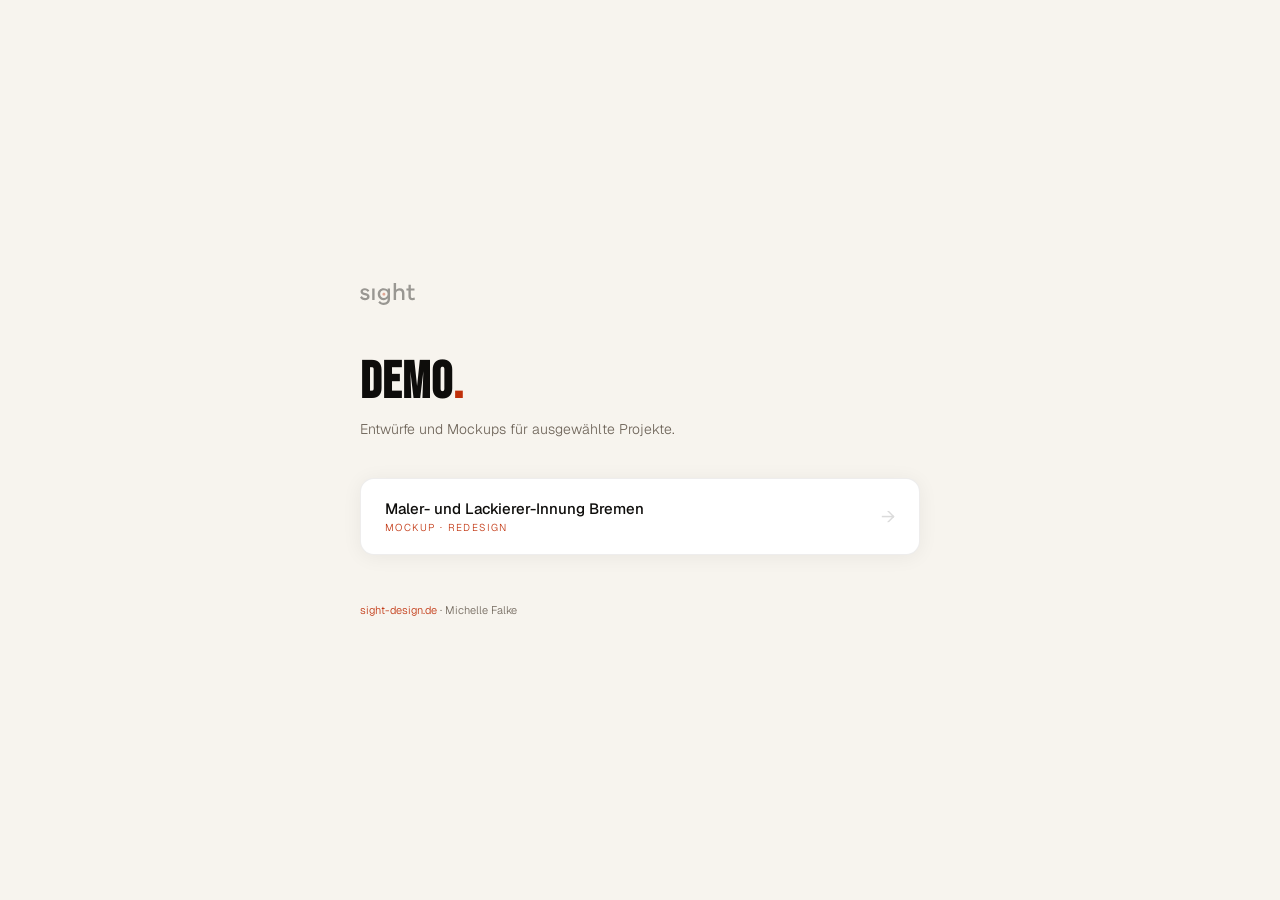
==== index.html @ c7bba4f0 "Demo-Bereich: Landing-Page + Malerinnung Bremen Mockup Co-Authored-By: Claude Opus 4.6 (1M context) " ====
<!DOCTYPE html>
<html lang="de">
<head>
<meta charset="UTF-8">
<meta name="viewport" content="width=device-width, initial-scale=1.0">
<meta name="robots" content="noindex, nofollow">
<title>sight — Demo-Bereich</title>
<link href="https://fonts.googleapis.com/css2?family=Geist:wght@300;400;500&family=Bebas+Neue&display=swap" rel="stylesheet">
<style>
*, *::before, *::after { box-sizing: border-box; margin: 0; padding: 0; }
body {
  font-family: 'Geist', system-ui, sans-serif;
  background: #f7f4ee;
  color: #0e0d0b;
  min-height: 100vh;
  display: flex;
  align-items: center;
  justify-content: center;
  padding: 40px 20px;
  -webkit-font-smoothing: antialiased;
}

.container {
  max-width: 560px;
  width: 100%;
}

.logo { opacity: 0.4; margin-bottom: 48px; }

h1 {
  font-family: 'Bebas Neue', sans-serif;
  font-size: clamp(36px, 6vw, 52px);
  line-height: 0.95;
  letter-spacing: 0.02em;
  margin-bottom: 12px;
}

h1 span { color: #c0300a; }

.subtitle {
  font-size: 14px;
  color: #6d6358;
  font-weight: 300;
  margin-bottom: 40px;
}

.projects {
  display: flex;
  flex-direction: column;
  gap: 12px;
}

.project-card {
  background: #fff;
  border: 1px solid rgba(14,13,11,0.07);
  border-radius: 14px;
  padding: 20px 24px;
  display: flex;
  align-items: center;
  justify-content: space-between;
  text-decoration: none;
  color: inherit;
  transition: all 0.2s;
  box-shadow: 0 2px 20px rgba(14,13,11,0.06);
}
.project-card:hover {
  box-shadow: 0 12px 48px rgba(14,13,11,0.11);
  transform: translateY(-2px);
}

.project-name {
  font-size: 15px;
  font-weight: 500;
}

.project-tag {
  font-size: 10px;
  text-transform: uppercase;
  letter-spacing: 0.14em;
  color: #c0300a;
  font-weight: 300;
  margin-top: 3px;
}

.arrow {
  font-size: 18px;
  color: rgba(14,13,11,0.15);
  transition: color 0.2s;
}
.project-card:hover .arrow { color: #c0300a; }

.footer {
  margin-top: 48px;
  font-size: 11px;
  color: #6d6358;
  font-weight: 300;
}
.footer a { color: #c0300a; text-decoration: none; }
</style>
</head>
<body>

<div class="container">
  <div class="logo">
    <svg viewBox="0 0 115.17 46.14" xmlns="http://www.w3.org/2000/svg" style="height:22px;width:auto">
      <path d="M3.75,27.44c1.38,2.37,3.7,4.01,6.76,4.01,2.59,0,4.52-1.03,4.52-2.67,0-1.81-1.51-2.33-5.04-3.15-5.21-1.16-8.92-2.8-8.92-7.58,0-4.39,4.01-7.24,8.96-7.24,4.52,0,7.97,2.33,9.61,5l-3.36,2.89c-1.29-1.85-3.4-3.32-6.25-3.32-2.41,0-4.01.99-4.01,2.58,0,1.85,1.81,2.33,5.34,3.19,5.26,1.29,8.7,3.02,8.7,7.63s-4.44,7.28-9.61,7.28C5.73,36.06,1.85,33.91,0,30.46l3.7-3.02h.04ZM42.22,23.31c0-4.48,3.1-8.01,7.76-8.01s8.01,3.53,8.01,8.01-3.36,8.27-8.01,8.27-7.76-3.79-7.76-8.27M37.22,23.27c0,7.45,5.26,12.75,12.15,12.75,4.09,0,6.94-1.59,8.62-3.79v2.02c0,4.44-3.27,7.32-8.23,7.32-3.23,0-5.86-1.42-8.14-3.92l-3.27,3.27c2.76,3.36,6.89,5.21,11.33,5.21,8.14,0,13.31-4.87,13.31-12.49V11.29h-5v3.32c-1.77-2.28-4.48-3.79-8.62-3.79-6.89,0-12.15,5.04-12.15,12.49v-.04ZM70.66,35.54h5v-13.66c0-4.01,3.06-6.33,6.68-6.33s5.82,2.33,5.82,6.33v13.66h5v-14.73c0-5.9-3.49-10.04-10.04-10.04-4.35,0-6.64,2.33-7.45,3.58V0h-5.04v35.54h.04ZM97.28,15.6h4.31v12.71c0,4.91,3.19,7.75,8.27,7.75,1.94,0,4.09-.43,5.3-1.08l-.65-4.31c-1.16.47-2.76.82-3.92.82-2.46,0-3.96-1.29-3.96-3.88v-12.11h7.67v-4.22h-7.71V3.53h-4.87v7.8h-4.39v4.22l-.04.04ZM30.61,11.29h-5v24.21h5V11.29Z" fill="#0e0d0b"/>
      <path d="M50.11,20.34c-1.81,0-3.06,1.25-3.06,3.06s1.25,3.06,3.06,3.06,3.1-1.25,3.1-3.06-1.29-3.06-3.1-3.06" fill="#c0300a"/>
    </svg>
  </div>

  <h1>DEMO<span>.</span></h1>
  <p class="subtitle">Entwürfe und Mockups für ausgewählte Projekte.</p>

  <div class="projects">
    <a href="/malerinnung/" class="project-card">
      <div>
        <div class="project-name">Maler- und Lackierer-Innung Bremen</div>
        <div class="project-tag">Mockup · Redesign</div>
      </div>
      <span class="arrow">→</span>
    </a>
  </div>

  <div class="footer">
    <a href="https://www.sight-design.de">sight-design.de</a> · Michelle Falke
  </div>
</div>

</body>
</html>
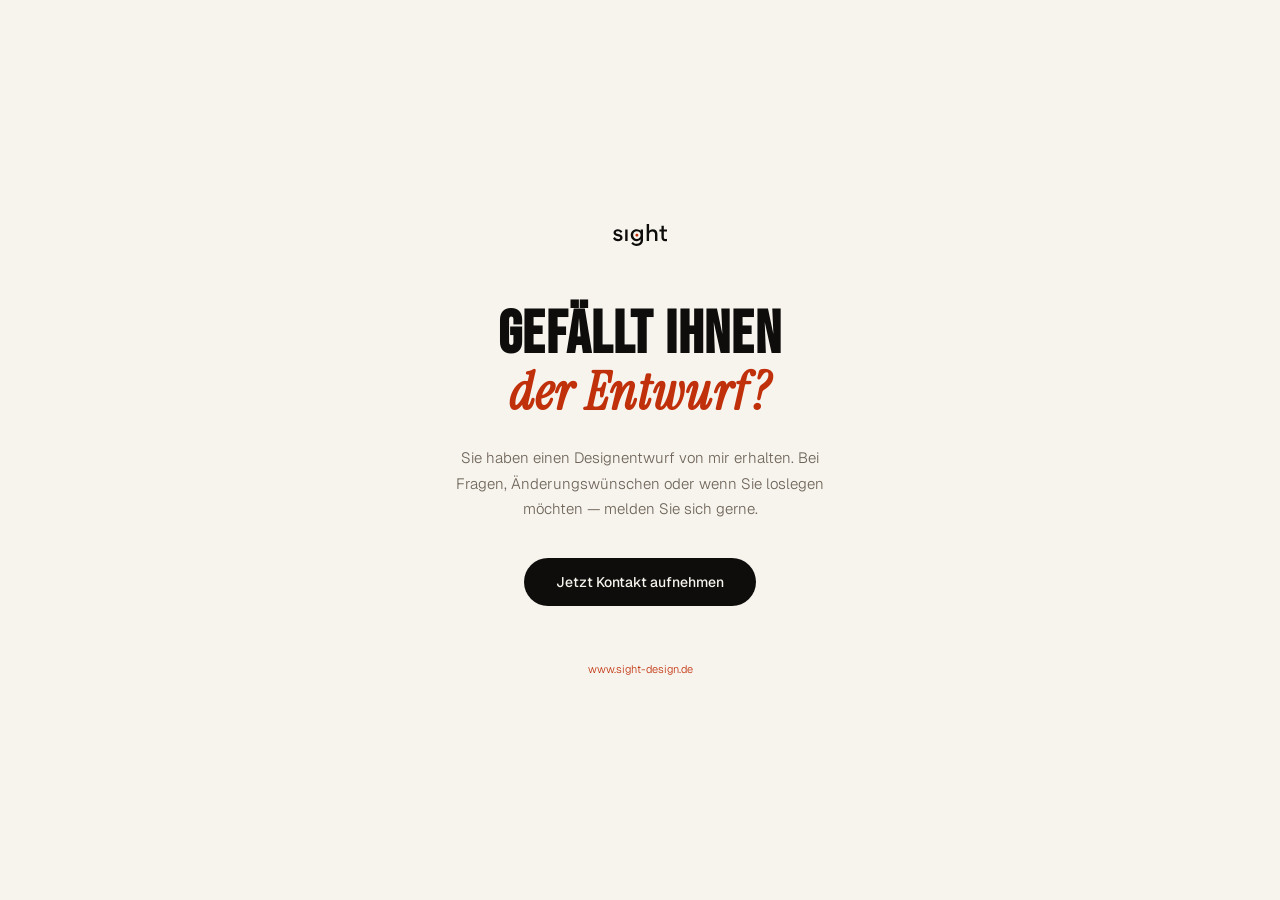
==== commit 547a54dd: "Landing-Page: CTA statt Projekt-Liste, keine Kundennamen sichtbar Co-Authored-By: Claude Opus 4.6 (1" ====
--- a/index.html
+++ b/index.html
@@ -5,7 +5,7 @@
 <meta name="viewport" content="width=device-width, initial-scale=1.0">
 <meta name="robots" content="noindex, nofollow">
 <title>sight — Demo-Bereich</title>
-<link href="https://fonts.googleapis.com/css2?family=Geist:wght@300;400;500&family=Bebas+Neue&display=swap" rel="stylesheet">
+<link href="https://fonts.googleapis.com/css2?family=Geist:wght@300;400;500&family=Bebas+Neue&family=Instrument+Serif:ital@1&display=swap" rel="stylesheet">
 <style>
 *, *::before, *::after { box-sizing: border-box; margin: 0; padding: 0; }
 body {
@@ -21,81 +21,62 @@
 }
 
 .container {
-  max-width: 560px;
+  max-width: 480px;
   width: 100%;
+  text-align: center;
 }
 
-.logo { opacity: 0.4; margin-bottom: 48px; }
+.logo { margin-bottom: 56px; }
 
 h1 {
   font-family: 'Bebas Neue', sans-serif;
-  font-size: clamp(36px, 6vw, 52px);
+  font-size: clamp(42px, 7vw, 60px);
   line-height: 0.95;
   letter-spacing: 0.02em;
-  margin-bottom: 12px;
+  margin-bottom: 8px;
 }
 
-h1 span { color: #c0300a; }
+.accent { color: #c0300a; }
+
+.italic-line {
+  font-family: 'Instrument Serif', serif;
+  font-style: italic;
+  font-size: clamp(36px, 6vw, 52px);
+  color: #c0300a;
+  display: block;
+  margin-top: 4px;
+}
 
 .subtitle {
-  font-size: 14px;
+  font-size: 15px;
   color: #6d6358;
   font-weight: 300;
-  margin-bottom: 40px;
+  line-height: 1.7;
+  margin: 28px auto 36px;
+  max-width: 380px;
 }
 
-.projects {
-  display: flex;
-  flex-direction: column;
-  gap: 12px;
+.cta {
+  display: inline-block;
+  background: #0e0d0b;
+  color: #f7f4ee;
+  font-size: 14px;
+  font-weight: 500;
+  padding: 15px 32px;
+  border-radius: 100px;
+  text-decoration: none;
+  transition: background 0.2s;
 }
-
-.project-card {
-  background: #fff;
-  border: 1px solid rgba(14,13,11,0.07);
-  border-radius: 14px;
-  padding: 20px 24px;
-  display: flex;
-  align-items: center;
-  justify-content: space-between;
-  text-decoration: none;
-  color: inherit;
-  transition: all 0.2s;
-  box-shadow: 0 2px 20px rgba(14,13,11,0.06);
-}
-.project-card:hover {
-  box-shadow: 0 12px 48px rgba(14,13,11,0.11);
-  transform: translateY(-2px);
-}
-
-.project-name {
-  font-size: 15px;
-  font-weight: 500;
-}
-
-.project-tag {
-  font-size: 10px;
-  text-transform: uppercase;
-  letter-spacing: 0.14em;
-  color: #c0300a;
-  font-weight: 300;
-  margin-top: 3px;
-}
-
-.arrow {
-  font-size: 18px;
-  color: rgba(14,13,11,0.15);
-  transition: color 0.2s;
-}
-.project-card:hover .arrow { color: #c0300a; }
+.cta:hover { background: #c0300a; }
 
 .footer {
-  margin-top: 48px;
+  margin-top: 56px;
   font-size: 11px;
   color: #6d6358;
   font-weight: 300;
 }
 .footer a { color: #c0300a; text-decoration: none; }
+.footer a:hover { text-decoration: underline; }
 </style>
 </head>
 <body>
@@ -108,21 +89,16 @@
     </svg>
   </div>
 
-  <h1>DEMO<span>.</span></h1>
-  <p class="subtitle">Entwürfe und Mockups für ausgewählte Projekte.</p>
+  <h1>GEFÄLLT IHNEN<span class="italic-line">der Entwurf?</span></h1>
 
-  <div class="projects">
-    <a href="/malerinnung/" class="project-card">
-      <div>
-        <div class="project-name">Maler- und Lackierer-Innung Bremen</div>
-        <div class="project-tag">Mockup · Redesign</div>
-      </div>
-      <span class="arrow">→</span>
-    </a>
-  </div>
+  <p class="subtitle">
+    Sie haben einen Designentwurf von mir erhalten. Bei Fragen, Änderungswünschen oder wenn Sie loslegen möchten — melden Sie sich gerne.
+  </p>
+
+  <a href="mailto:falke@sight-design.de" class="cta">Jetzt Kontakt aufnehmen</a>
 
   <div class="footer">
-    <a href="https://www.sight-design.de">sight-design.de</a> · Michelle Falke
+    <a href="https://www.sight-design.de">www.sight-design.de</a>
   </div>
 </div>
 
